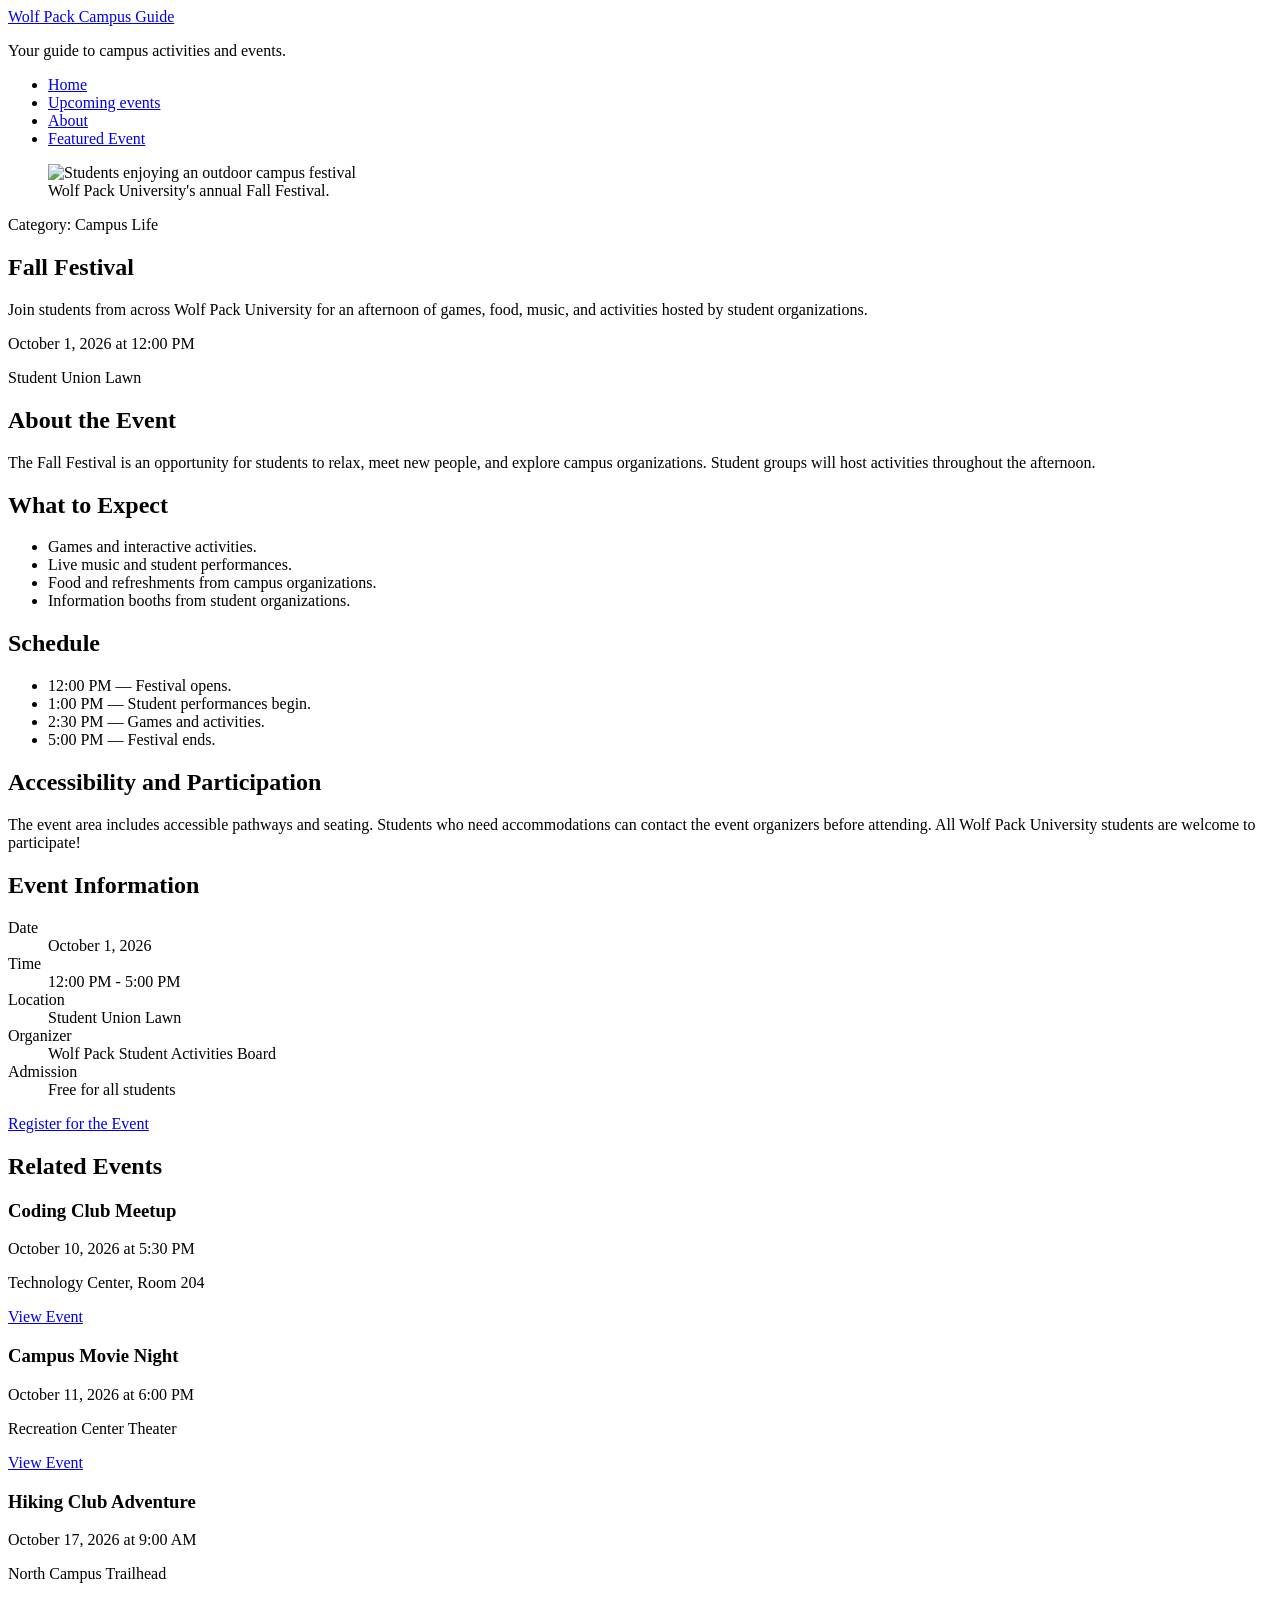
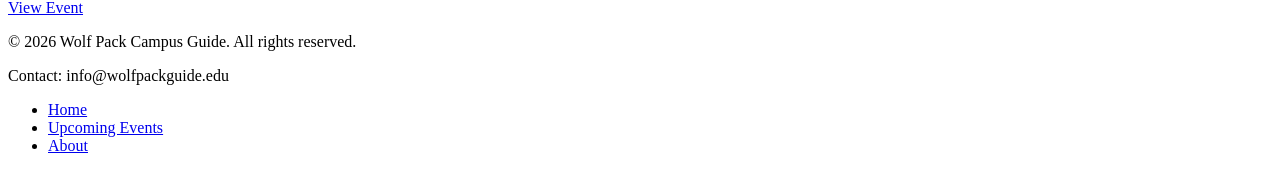
==== event.html @ 6dc70fb1 "Created campus guide HTML pages" ====
<!DOCTYPE html>
<!--
  Name: Yasmin Castro
  Date: 09/18/26
  CSC 372

  This is the event.html page for the Wolf Pack Campus Guide.
  It provides detailed information about the featured Fall Festival event .
-->
<html lang="en">
 <head>
    <meta charset="UTF-8">
    <meta name="viewport" content="width=device-width, initial-scale=1.0">
    <title>Fall Festival | Wolf Pack Campus Guide</title>
    <link rel="stylesheet" href="css/styles.css">
 </head>

<body>
    <header>
        <nav>
            <div class="site-brand">
                <a href="index.html">Wolf Pack Campus Guide</a>
                <p>Your guide to campus activities and events.</p>
            </div>

            <ul>
                <li><a href="index.html">Home</a></li>
                <li><a href="index.html#upcoming-events">Upcoming events</a></li>
                <li><a href="index.html#about">About</a></li>
                <li><a href="event.html">Featured Event</a></li>
            </ul>
        </nav>
    </header>

    <main>
        <section class="event-introduction">
            <figure>
                <img src="images/festival.jpg" alt="Students enjoying an outdoor campus festival">
                <figcaption>Wolf Pack University's annual Fall Festival.</figcaption>
            </figure>

            <div>
                <p>Category: Campus Life</p>
                <h1>Fall Festival</h1>
                <p>
                    Join students from across Wolf Pack University for an
                    afternoon of games, food, music, and activities hosted
                    by student organizations.
                </p>
                <p>
                    <time datetime="2026-10-01T12:00">October 1, 2026 at 12:00 PM</time>
                </p>
                <p>Student Union Lawn</p>
            </div>
        </section>

            <div class="event-layout">
            <section class="event-details">
                <h2>About the Event</h2>

                <p>
                    The Fall Festival is an opportunity for students to
                    relax, meet new people, and explore campus organizations.
                    Student groups will host activities throughout the
                    afternoon.
                </p>

                <h2>What to Expect</h2>

                <ul>
                    <li>Games and interactive activities.</li>
                    <li>Live music and student performances.</li>
                    <li>Food and refreshments from campus organizations.</li>
                    <li>Information booths from student organizations.</li>
                </ul>

                <h2>Schedule</h2>

                <ul>
                    <li><time datetime="2026-10-01T12:00">12:00 PM</time> — Festival opens.</li>
                    <li><time datetime="2026-10-01T13:00">1:00 PM</time> — Student performances begin.</li>
                    <li><time datetime="2026-10-01T14:30">2:30 PM</time> — Games and activities.</li>
                    <li><time datetime="2026-10-01T16:00">5:00 PM</time> — Festival ends.</li>
                </ul>

                <h2>Accessibility and Participation</h2>

                <p>
                    The event area includes accessible pathways and seating.
                    Students who need accommodations can contact the event
                    organizers before attending. All Wolf Pack University
                    students are welcome to participate!
                </p>
            </section>

            <aside class="event-sidebar">
                <h2>Event Information</h2>

                <dl>
                    <dt>Date</dt>
                    <dd>October 1, 2026</dd>

                    <dt>Time</dt>
                    <dd>12:00 PM - 5:00 PM</dd>

                    <dt>Location</dt>
                    <dd>Student Union Lawn</dd>

                    <dt>Organizer</dt>
                    <dd>Wolf Pack Student Activities Board</dd>

                    <dt>Admission</dt>
                    <dd>Free for all students</dd>
                </dl>

                <a class="registration-button" href="mailto:info@wolfpackguide.edu?subject=Fall%20Festival%20Registration">
                 Register for the Event</a>
            </aside>
        </div>

            <section class="related-events">
            <h2>Related Events</h2>

            <div class="related-event-list">
                <article class="related-event-card">
                    <h3>Coding Club Meetup</h3>
                    <p>
                        <time datetime="2026-10-10T17:30">October 10, 2026 at 5:30 PM</time>
                    </p>
                    <p>Technology Center, Room 204</p>
                    <a href="index.html#upcoming-events">View Event</a>
                </article>

                <article class="related-event-card">
                    <h3>Campus Movie Night</h3>
                    <p>
                        <time datetime="2026-10-11T18:00">October 11, 2026 at 6:00 PM</time>
                    </p>
                    <p>Recreation Center Theater</p>
                    <a href="index.html#upcoming-events">View Event</a>
                </article>

                <article class="related-event-card">
                    <h3>Hiking Club Adventure</h3>
                    <p>
                        <time datetime="2026-10-17T09:00">October 17, 2026 at 9:00 AM</time>
                    </p>
                    <p>North Campus Trailhead</p>
                    <a href="index.html#upcoming-events">View Event</a>
                </article>
            </div>
        </section>

    </main>

        <footer>
        <p>&copy; 2026 Wolf Pack Campus Guide. All rights reserved.</p>
        <p>Contact: info@wolfpackguide.edu</p>

        <nav>
            <ul>
                <li><a href="index.html">Home</a></li>
                <li><a href="index.html#upcoming-events">Upcoming Events</a></li>
                <li><a href="index.html#about">About</a></li>
            </ul>
        </nav>
    </footer>

 </body>
</html>
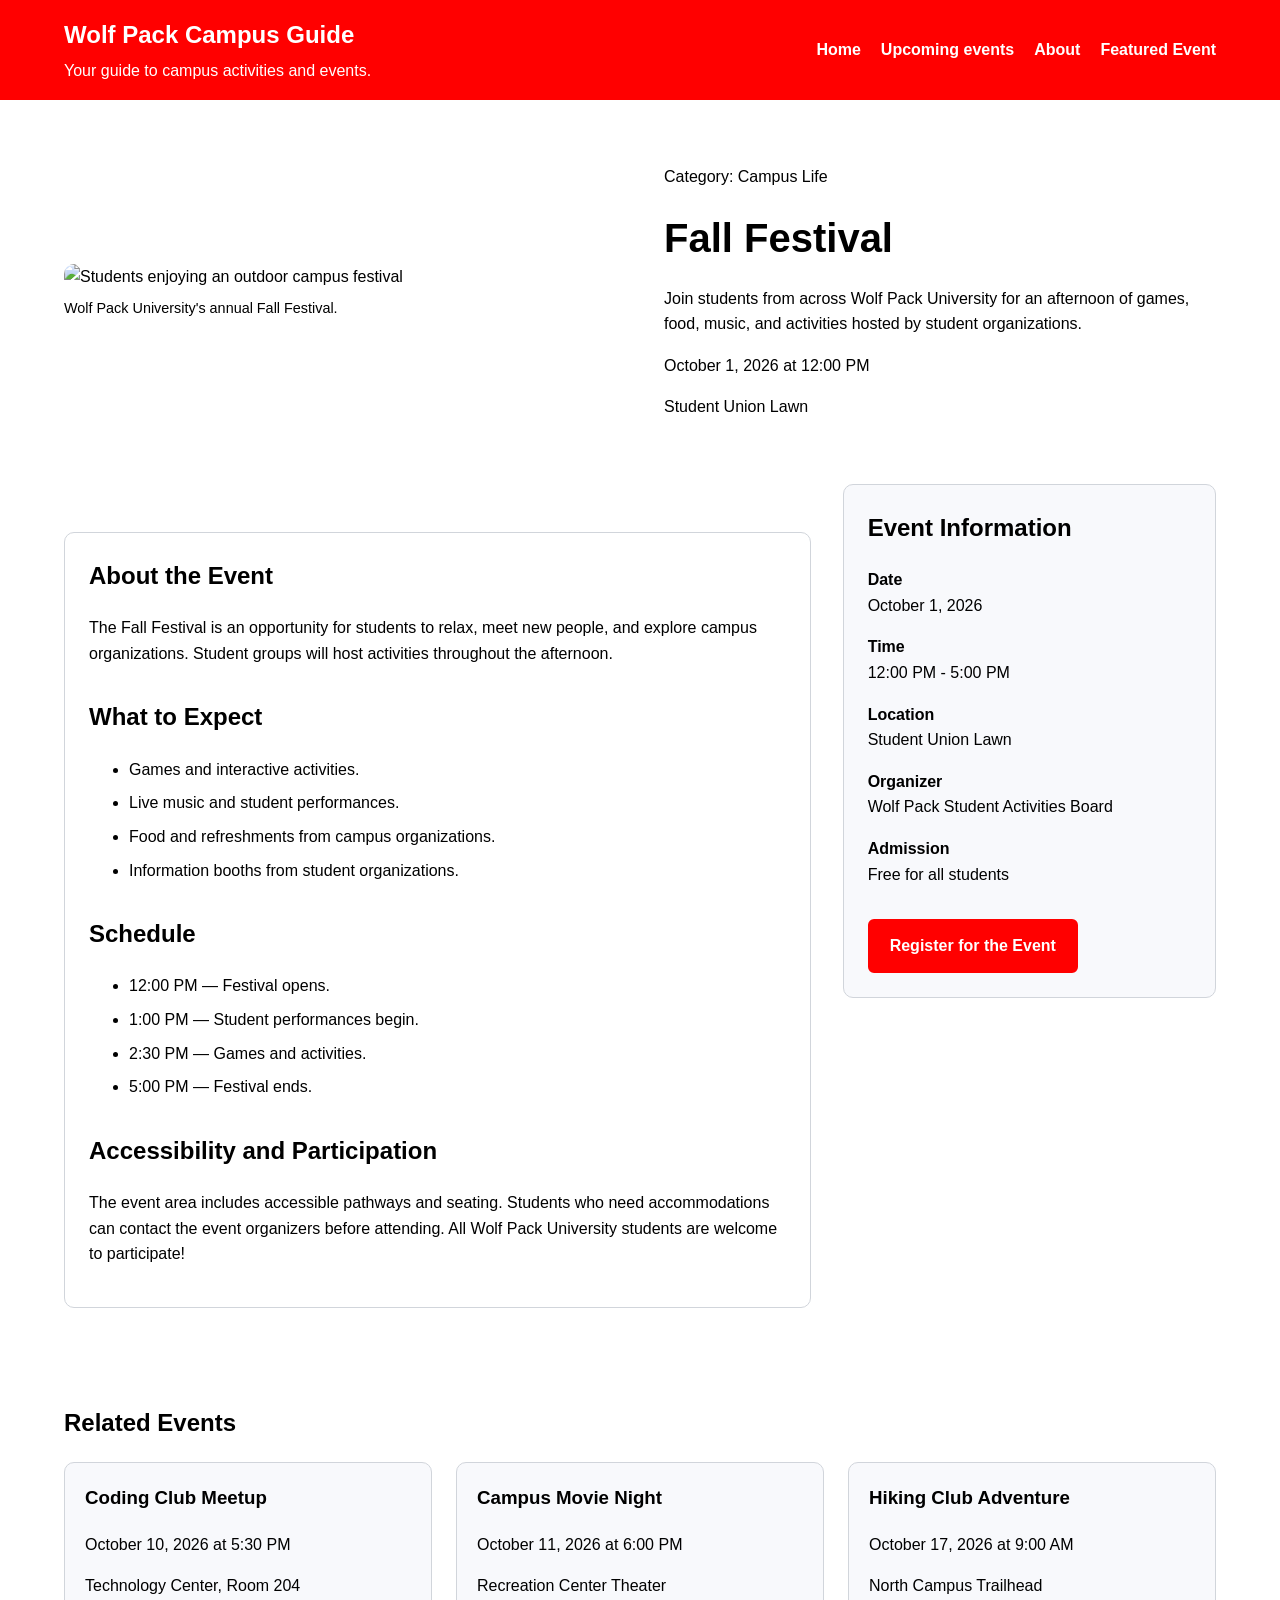
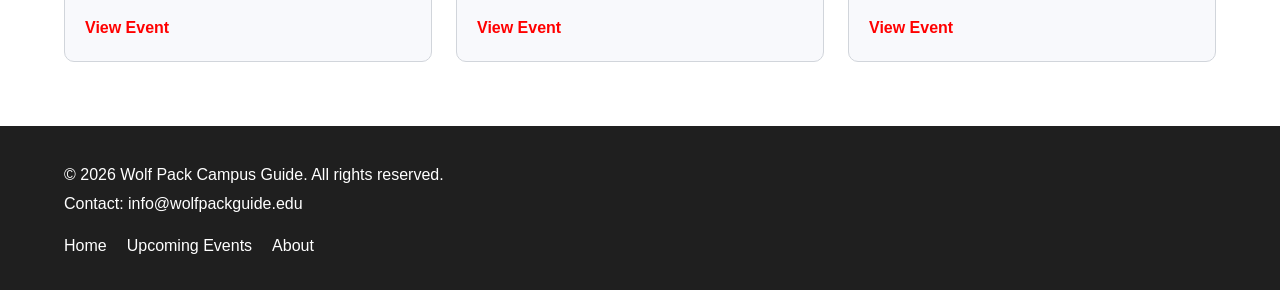
==== commit 65da6fd0: "Added code for layout" ====
--- a/event.html
+++ b/event.html
@@ -2,7 +2,7 @@
 <!--
   Name: Yasmin Castro
   Date: 09/18/26
-  CSC 372
+  CSC 372-01
 
   This is the event.html page for the Wolf Pack Campus Guide.
   It provides detailed information about the featured Fall Festival event .
--- a/css/styles.css
+++ b/css/styles.css
@@ -0,0 +1,394 @@
+/*
+  Name: Yasmin Castro-Cervanets
+  Date: 09/18/26
+  CSC 372-01
+
+  This stylesheet provides the layout and styling
+  for the Wolf Pack Campus Guide website.
+*/
+
+* {
+    box-sizing: border-box;
+}
+
+body {
+    margin: 0;
+    font-family: Arial, Helvetica, sans-serif;
+    line-height: 1.6;
+}
+
+img {
+    display: block;
+    max-width: 100%;
+}
+
+a {
+    text-decoration: none;
+}
+
+figure {
+    margin: 0;
+}
+
+header {
+    background-color: red;
+    color: white;
+    padding: 1rem 5%;
+}
+
+header nav {
+    display: flex;
+    justify-content: space-between;
+    align-items: center;
+    gap: 2rem;
+    flex-wrap: wrap;
+}
+
+.site-brand a {
+    color: white;
+    font-size: 1.5rem;
+    font-weight: bold;
+}
+
+.site-brand p {
+    margin: 0.25rem 0 0;
+}
+
+header ul {
+    display: flex;
+    justify-content: center;
+    align-items: center;
+    gap: 1.25rem;
+    flex-wrap: wrap;
+    list-style: none;
+    margin: 0;
+    padding: 0;
+}
+
+header li a {
+    color: white;
+    font-weight: bold;
+}
+
+header li a:hover {
+    text-decoration: underline;
+}
+
+main {
+    width: 90%;
+    max-width: 1200px;
+    margin: 0 auto;
+}
+
+section {
+    margin: 3rem 0;
+}
+
+.hero {
+    display: flex;
+    justify-content: space-between;
+    align-items: center;
+    gap: 3rem;
+    padding: 3rem 0;
+}
+
+.hero-content {
+    flex: 1;
+}
+
+.hero h1 {
+    margin-top: 0;
+    font-size: 2.5rem;
+}
+
+.hero figure {
+    flex: 1;
+}
+
+.hero img {
+    width: 100%;
+    border-radius: 10px;
+}
+
+.hero figcaption {
+    margin-top: 0.5rem;
+    font-size: 0.9rem;
+}
+
+.hero-button {
+    display: inline-block;
+    margin-top: 1rem;
+    padding: 0.75rem 1.25rem;
+    border: 2px solid red;
+    border-radius: 6px;
+    background-color: red;
+    color: white;
+    font-weight: bold;
+}
+
+.hero-button:hover {
+    background-color: #682616;
+}
+
+#upcoming-events > h2,
+#about > h2 {
+    margin-bottom: 0.5rem;
+}
+
+#upcoming-events > p {
+    margin-top: 0;
+}
+
+.event-grid {
+    display: grid;
+    grid-template-columns: repeat(3, 1fr);
+    gap: 1.5rem;
+    margin-top: 2rem;
+}
+
+.event-card {
+    padding: 1.25rem;
+    border: 1px solid #d1d5db;
+    border-radius: 10px;
+    background-color: #f8f9fc;
+}
+
+.event-card figure {
+    margin: -1.25rem -1.25rem 1rem;
+}
+
+.event-card img {
+    width: 100%;
+    height: 200px;
+    object-fit: cover;
+    border-radius: 10px 10px 0 0;
+}
+
+.event-card figcaption {
+    padding: 0.5rem 1rem;
+    font-size: 0.9rem;
+}
+
+.event-card h3 {
+    margin-top: 0;
+}
+
+.event-card p {
+    margin: 0.5rem 0;
+}
+
+.event-card a {
+    display: inline-block;
+    margin-top: 0.75rem;
+    font-weight: bold;
+    color: red;
+}
+
+.event-card a:hover {
+    text-decoration: underline;
+}
+
+#about {
+    padding: 2rem 0;
+}
+
+#about ul {
+    padding-left: 1.5rem;
+}
+
+#about li {
+    margin-bottom: 0.5rem;
+}
+
+footer {
+    margin-top: 4rem;
+    padding: 2rem 5%;
+    background-color: #1f1f1f;
+    color: white;
+}
+
+footer p {
+    margin: 0.25rem 0;
+}
+
+footer nav ul {
+    display: flex;
+    gap: 1.25rem;
+    flex-wrap: wrap;
+    list-style: none;
+    margin: 1rem 0 0;
+    padding: 0;
+}
+
+footer nav a {
+    color: white;
+}
+
+footer nav a:hover {
+    text-decoration: underline;
+}
+
+.event-introduction {
+    display: grid;
+    grid-template-columns: 1fr 1fr;
+    gap: 3rem;
+    align-items: center;
+}
+
+.event-introduction img {
+    width: 100%;
+    border-radius: 10px;
+}
+
+.event-introduction figcaption {
+    margin-top: 0.5rem;
+    font-size: 0.9rem;
+}
+
+.event-introduction h1 {
+    margin: 0.5rem 0;
+    font-size: 2.5rem;
+}
+
+
+.event-layout {
+    display: grid;
+    grid-template-columns: 2fr 1fr;
+    gap: 2rem;
+    align-items: start;
+}
+
+.event-details {
+    padding: 1.5rem;
+    border: 1px solid #d1d5db;
+    border-radius: 10px;
+}
+
+.event-details h2 {
+    margin-top: 0;
+}
+
+.event-details h2:not(:first-child) {
+    margin-top: 2rem;
+}
+
+.event-details li {
+    margin-bottom: 0.5rem;
+}
+
+.event-sidebar {
+    padding: 1.5rem;
+    border: 1px solid #d1d5db;
+    border-radius: 10px;
+    background-color: #f8f9fc;
+}
+
+.event-sidebar h2 {
+    margin-top: 0;
+}
+
+.event-sidebar dt {
+    margin-top: 1rem;
+    font-weight: bold;
+}
+
+.event-sidebar dd {
+    margin-left: 0;
+}
+
+.registration-button {
+    display: inline-block;
+    margin-top: 1rem;
+    padding: 0.75rem 1.25rem;
+    border: 2px solid red;
+    border-radius: 6px;
+    background-color: red;
+    color: white;
+    font-weight: bold;
+}
+
+.registration-button:hover {
+    background-color: #682416;
+}
+
+
+
+.related-event-list {
+    display: flex;
+    justify-content: space-between;
+    align-items: stretch;
+    gap: 1.5rem;
+    flex-wrap: wrap;
+}
+
+.related-event-card {
+    flex: 1 1 250px;
+    padding: 1.25rem;
+    border: 1px solid #d1d5db;
+    border-radius: 10px;
+    background-color: #f8f9fc;
+}
+
+.related-event-card h3 {
+    margin-top: 0;
+}
+
+.related-event-card a {
+    font-weight: bold;
+    color: red;
+}
+
+.related-event-card a:hover {
+    text-decoration: underline;
+}
+
+@media (max-width: 900px) {
+    .event-grid {
+        grid-template-columns: repeat(2, 1fr);
+    }
+
+    .hero {
+        gap: 2rem;
+    }
+
+    .event-introduction {
+        grid-template-columns: 1fr;
+    }
+
+    .event-layout {
+        grid-template-columns: 1fr;
+    }
+}
+
+@media (max-width: 600px) {
+    header nav {
+        flex-direction: column;
+        align-items: flex-start;
+    }
+
+    header ul {
+        justify-content: flex-start;
+    }
+
+    .hero {
+        flex-direction: column;
+        align-items: stretch;
+        padding: 2rem 0;
+    }
+
+    .hero h1 {
+        font-size: 2rem;
+    }
+
+    .event-grid {
+        grid-template-columns: 1fr;
+    }
+
+    .event-introduction h1 {
+        font-size: 2rem;
+    }
+
+    main {
+        width: 92%;
+    }
+}
